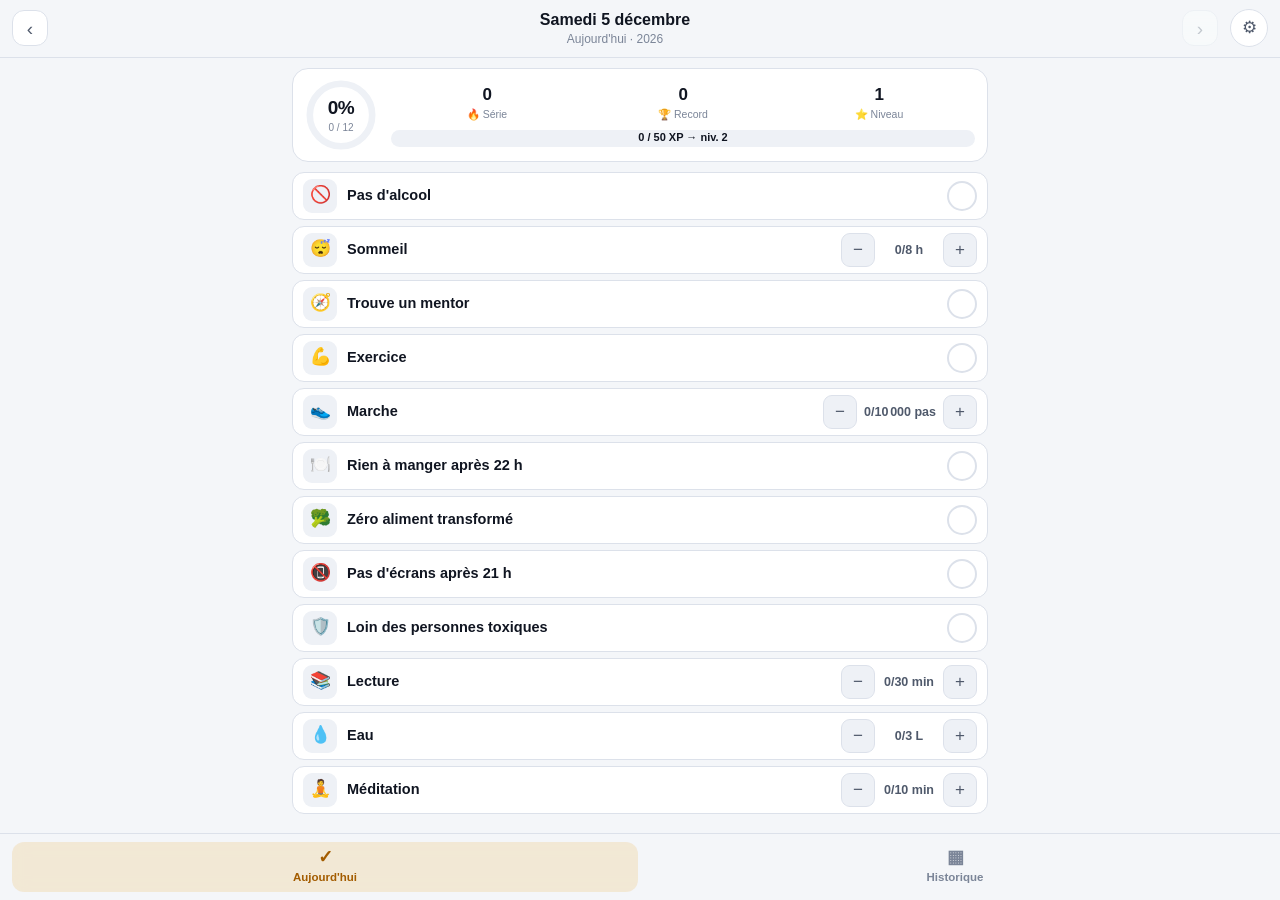
==== index.html @ 09e44d66 "Affiche toutes les habitudes sans défilement et déplace leur gestion Trois demandes d'usage sur iPho" ====
<!DOCTYPE html>
<html lang="fr">
<head>
<meta charset="utf-8">
<meta name="viewport" content="width=device-width, initial-scale=1, viewport-fit=cover, user-scalable=no">
<title>Daily Quest</title>
<meta name="description" content="Suivi quotidien d'habitudes — coches, quantités et historique semaine / mois / année.">
<meta name="theme-color" content="#f4f6f9">
<meta name="apple-mobile-web-app-capable" content="yes">
<meta name="apple-mobile-web-app-status-bar-style" content="default">
<meta name="apple-mobile-web-app-title" content="Daily Quest">
<link rel="manifest" href="manifest.webmanifest">
<link rel="apple-touch-icon" href="icons/apple-touch-icon.png">
<link rel="icon" href="icons/icon.svg" type="image/svg+xml">
<link rel="stylesheet" href="styles.css">
<script>
/* Applique le thème choisi avant le premier rendu : sans ça, une app réglée
   en sombre afficherait un éclair blanc au lancement. */
(function () {
  try {
    var t = (JSON.parse(localStorage.getItem('dq.v1') || '{}').reglages || {}).theme;
    if (t === 'clair') document.documentElement.setAttribute('data-theme', 'light');
    else if (t === 'sombre') document.documentElement.setAttribute('data-theme', 'dark');
  } catch (e) { /* premier lancement : on reste en mode automatique */ }
})();
</script>
</head>
<body>

<!-- En-tête = navigation : la même barre sert la journée et l'historique,
     ce qui économise la hauteur d'un bandeau de titre. -->
<header class="entete">
  <button class="btn-nav" id="nav-prec" type="button" aria-label="Précédent">‹</button>
  <div class="nav-label">
    <span id="nav-titre">—</span>
    <small id="nav-sous-titre"></small>
  </div>
  <button class="btn-nav" id="nav-suiv" type="button" aria-label="Suivant">›</button>
  <button class="btn-icone" id="btn-reglages" type="button" aria-label="Réglages">⚙</button>
</header>

<main>
  <!-- ══════════ ONGLET AUJOURD'HUI ══════════ -->
  <section class="vue" id="vue-jour" aria-label="Journée">

    <div class="carte carte-score">
      <div class="anneau">
        <svg viewBox="0 0 120 120" aria-hidden="true">
          <circle class="anneau-fond" cx="60" cy="60" r="52"></circle>
          <circle class="anneau-jauge" id="anneau-jauge" cx="60" cy="60" r="52"></circle>
        </svg>
        <div class="anneau-texte">
          <strong id="score-pct">0%</strong>
          <span id="score-frac">0 / 0</span>
        </div>
      </div>
      <div class="stats-jour">
        <div class="stat">
          <span class="stat-val" id="stat-serie">0</span>
          <span class="stat-lib">🔥 Série</span>
        </div>
        <div class="stat">
          <span class="stat-val" id="stat-record">0</span>
          <span class="stat-lib">🏆 Record</span>
        </div>
        <div class="stat">
          <span class="stat-val" id="stat-niveau">1</span>
          <span class="stat-lib">⭐ Niveau</span>
        </div>
        <div class="barre-xp" title="Progression vers le niveau suivant">
          <div class="barre-xp-jauge" id="barre-xp"></div>
          <span id="xp-texte">0 XP</span>
        </div>
      </div>
    </div>

    <ul class="liste-habitudes" id="liste-habitudes"></ul>
  </section>

  <!-- ══════════ ONGLET HISTORIQUE ══════════ -->
  <section class="vue cachee" id="vue-historique" aria-label="Historique">

    <div class="segments" role="tablist">
      <button class="segment actif" data-mode="semaine" role="tab" type="button">Semaine</button>
      <button class="segment" data-mode="mois" role="tab" type="button">Mois</button>
      <button class="segment" data-mode="annee" role="tab" type="button">Année</button>
    </div>

    <div class="carte resume">
      <div class="resume-item">
        <span class="resume-val" id="res-moyenne">0%</span>
        <span class="resume-lib">Moyenne</span>
      </div>
      <div class="resume-item">
        <span class="resume-val" id="res-parfaits">0</span>
        <span class="resume-lib">Jours 100 %</span>
      </div>
      <div class="resume-item">
        <span class="resume-val" id="res-actifs">0</span>
        <span class="resume-lib">Jours suivis</span>
      </div>
      <div class="resume-item">
        <span class="resume-val" id="res-total">0</span>
        <span class="resume-lib">Points validés</span>
      </div>
    </div>

    <div id="hist-contenu"></div>

    <h2 class="titre-section">Détail par habitude</h2>
    <div id="hist-detail"></div>
  </section>
</main>

<!-- ══════════ BARRE D'ONGLETS ══════════ -->
<nav class="onglets" aria-label="Navigation principale">
  <button class="onglet actif" data-vue="jour" type="button">
    <span class="onglet-icone">✓</span><span>Aujourd'hui</span>
  </button>
  <button class="onglet" data-vue="historique" type="button">
    <span class="onglet-icone">▦</span><span>Historique</span>
  </button>
</nav>

<!-- ══════════ MODALES ══════════ -->
<div class="voile cachee" id="voile"></div>

<!-- Gestion des habitudes -->
<div class="modale cachee" id="modale-gestion" role="dialog" aria-modal="true" aria-labelledby="titre-gestion">
  <div class="modale-entete">
    <h2 id="titre-gestion">Mes habitudes</h2>
    <button class="btn-icone" data-fermer type="button" aria-label="Fermer">✕</button>
  </div>
  <div class="modale-corps">
    <ul class="liste-gestion" id="liste-gestion"></ul>
    <button class="btn-primaire pleine-largeur" id="btn-ajouter" type="button">+ Ajouter une habitude</button>
    <p class="aide">Archiver garde l'historique ; supprimer efface aussi les données passées.</p>
  </div>
</div>

<!-- Édition d'une habitude -->
<div class="modale cachee" id="modale-habitude" role="dialog" aria-modal="true" aria-labelledby="titre-habitude">
  <div class="modale-entete">
    <h2 id="titre-habitude">Habitude</h2>
    <span class="pill" id="pill-statut">✓ À jour</span>
    <button class="btn-icone" data-fermer type="button" aria-label="Fermer">✕</button>
  </div>
  <div class="modale-corps">
    <label class="champ">
      <span>Nom</span>
      <input type="text" id="ch-nom" maxlength="60" placeholder="Ex. Bois 3 litres d'eau" autocomplete="off">
    </label>

    <label class="champ">
      <span>Icône</span>
      <input type="text" id="ch-emoji" maxlength="4" placeholder="💧" autocomplete="off">
    </label>

    <div class="champ">
      <span>Type de suivi</span>
      <div class="choix" id="ch-type">
        <button class="choix-btn" data-type="bool" type="button">À cocher</button>
        <button class="choix-btn" data-type="quant" type="button">Quantité</button>
      </div>
    </div>

    <div id="bloc-quant">
      <div class="ligne-champs">
        <label class="champ">
          <span>Objectif</span>
          <input type="number" id="ch-cible" min="0" step="any" inputmode="decimal">
        </label>
        <label class="champ">
          <span>Unité</span>
          <input type="text" id="ch-unite" maxlength="10" placeholder="min" autocomplete="off">
        </label>
        <label class="champ">
          <span>Pas</span>
          <input type="number" id="ch-pas" min="0" step="any" inputmode="decimal">
        </label>
      </div>
    </div>

    <div class="actions-modale">
      <button class="btn-primaire pleine-largeur cachee" id="btn-creer" type="button">Créer l'habitude</button>
      <div class="duo cachee" id="actions-edition">
        <button class="btn-succes" id="btn-termine" type="button">✓ Terminé</button>
        <button class="btn-danger" id="btn-supprimer" type="button">Supprimer / archiver</button>
      </div>
    </div>
  </div>
</div>

<!-- Réglages -->
<div class="modale cachee" id="modale-reglages" role="dialog" aria-modal="true" aria-labelledby="titre-reglages">
  <div class="modale-entete">
    <h2 id="titre-reglages">Réglages</h2>
    <button class="btn-icone" data-fermer type="button" aria-label="Fermer">✕</button>
  </div>
  <div class="modale-corps">
    <button class="btn-primaire pleine-largeur" id="btn-gerer" type="button">Gérer mes habitudes</button>

    <div class="champ">
      <span>Apparence</span>
      <div class="choix trois" id="ch-theme">
        <button class="choix-btn" data-theme="auto" type="button">Auto</button>
        <button class="choix-btn" data-theme="clair" type="button">Clair</button>
        <button class="choix-btn" data-theme="sombre" type="button">Sombre</button>
      </div>
      <p class="aide" id="aide-theme"></p>
    </div>

    <label class="champ">
      <span>Objectif pour valider une journée (série 🔥)</span>
      <div class="ligne-slider">
        <input type="range" id="ch-objectif" min="50" max="100" step="5">
        <output id="out-objectif">80 %</output>
      </div>
    </label>

    <h3 class="titre-section">Données</h3>
    <p class="aide">Tout est stocké sur cet appareil. Exporte régulièrement pour ne rien perdre.</p>
    <button class="btn-secondaire pleine-largeur" id="btn-export" type="button">Exporter une sauvegarde (.json)</button>
    <button class="btn-secondaire pleine-largeur" id="btn-import" type="button">Importer une sauvegarde</button>
    <input type="file" id="fichier-import" accept="application/json,.json" hidden>
    <button class="btn-danger pleine-largeur" id="btn-reinit" type="button">Tout réinitialiser</button>
    <p class="aide" id="info-stockage"></p>
    <p class="aide version" id="info-version"></p>
  </div>
</div>

<!-- Confirmation -->
<div class="modale modale-petite cachee" id="modale-confirm" role="dialog" aria-modal="true" aria-labelledby="confirm-titre">
  <div class="modale-entete">
    <h2 id="confirm-titre">Confirmer</h2>
  </div>
  <div class="modale-corps">
    <p id="confirm-message"></p>
    <div class="actions-modale" id="confirm-actions"></div>
  </div>
</div>

<!-- Saisie d'une quantité -->
<div class="modale modale-petite cachee" id="modale-quantite" role="dialog" aria-modal="true" aria-labelledby="quantite-titre">
  <div class="modale-entete">
    <h2 id="quantite-titre">Quantité</h2>
    <button class="btn-icone" data-fermer type="button" aria-label="Fermer">✕</button>
  </div>
  <div class="modale-corps">
    <label class="champ">
      <span id="quantite-lib">Valeur</span>
      <input type="number" id="ch-quantite" step="any" min="0" inputmode="decimal">
    </label>
    <button class="btn-primaire pleine-largeur" id="btn-valider-quantite" type="button">Valider</button>
  </div>
</div>

<div class="toast cachee" id="toast"></div>

<script src="app.js"></script>
</body>
</html>
---- styles.css ----
/* ══════════════════════════════════════════════
   Daily Quest — feuille de styles
   Mobile-first. Thème clair et sombre, pilotés par des variables.
   ══════════════════════════════════════════════ */

/* ── Palette claire (thème par défaut) ────────────────────────────
   Les couleurs « …-texte » servent aux libellés : sur fond blanc, les
   teintes vives manquent de contraste, on utilise donc une version plus
   sombre pour tout ce qui est lu. */
:root {
  --fond: #f4f6f9;
  --fond-2: #ffffff;
  --surface: #ffffff;
  --surface-2: #eef1f6;
  --bordure: #dce1ea;
  --texte: #101521;
  --texte-doux: #4f596b;
  --texte-faible: #7b8598;

  --or: #e59400;
  --or-clair: #ffb43d;
  --or-texte: #a35c00;
  --or-doux: rgba(229, 148, 0, 0.14);
  --or-bord: rgba(229, 148, 0, 0.5);
  --sur-or: #241500;

  --vert: #10b981;
  --vert-rgb: 16, 185, 129;
  --vert-texte: #047857;
  --vert-doux: rgba(16, 185, 129, 0.14);
  --sur-vert: #ffffff;

  --rouge: #dc2626;
  --rouge-texte: #b91c1c;
  --rouge-doux: rgba(220, 38, 38, 0.1);
  --rouge-bord: rgba(220, 38, 38, 0.3);

  --fond-flou: rgba(244, 246, 249, 0.88);
  --voile-fond: rgba(15, 23, 42, 0.42);
  --heat-fort: #06301f;
  --ombre: 0 8px 24px rgba(15, 23, 42, 0.14);

  --rayon: 16px;
  --rayon-s: 10px;
  --haut: env(safe-area-inset-top, 0px);
  --bas: env(safe-area-inset-bottom, 0px);
}

/* ── Palette sombre ───────────────────────────────────────────────
   Deux blocs identiques : l'un suit le réglage du téléphone (mode Auto),
   l'autre s'applique quand l'utilisateur force le sombre dans l'app.
   GARDER LES DEUX SYNCHRONISÉS. */
@media (prefers-color-scheme: dark) {
  :root:not([data-theme="light"]) {
    --fond: #0b0e14;
    --fond-2: #10141d;
    --surface: #161b26;
    --surface-2: #1e2533;
    --bordure: #262e3d;
    --texte: #e8ebf2;
    --texte-doux: #98a2b6;
    --texte-faible: #64708a;

    --or: #ffb020;
    --or-clair: #ffd166;
    --or-texte: #ffb020;
    --or-doux: rgba(255, 176, 32, 0.14);
    --or-bord: rgba(255, 176, 32, 0.5);
    --sur-or: #221600;

    --vert: #34d399;
    --vert-rgb: 52, 211, 153;
    --vert-texte: #34d399;
    --vert-doux: rgba(52, 211, 153, 0.14);
    --sur-vert: #04240f;

    --rouge: #f87171;
    --rouge-texte: #f87171;
    --rouge-doux: rgba(248, 113, 113, 0.12);
    --rouge-bord: rgba(248, 113, 113, 0.35);

    --fond-flou: rgba(11, 14, 20, 0.88);
    --voile-fond: rgba(0, 0, 0, 0.62);
    --heat-fort: #04240f;
    --ombre: 0 8px 24px rgba(0, 0, 0, 0.45);
  }
}

:root[data-theme="dark"] {
  --fond: #0b0e14;
  --fond-2: #10141d;
  --surface: #161b26;
  --surface-2: #1e2533;
  --bordure: #262e3d;
  --texte: #e8ebf2;
  --texte-doux: #98a2b6;
  --texte-faible: #64708a;

  --or: #ffb020;
  --or-clair: #ffd166;
  --or-texte: #ffb020;
  --or-doux: rgba(255, 176, 32, 0.14);
  --or-bord: rgba(255, 176, 32, 0.5);
  --sur-or: #221600;

  --vert: #34d399;
  --vert-rgb: 52, 211, 153;
  --vert-texte: #34d399;
  --vert-doux: rgba(52, 211, 153, 0.14);
  --sur-vert: #04240f;

  --rouge: #f87171;
  --rouge-texte: #f87171;
  --rouge-doux: rgba(248, 113, 113, 0.12);
  --rouge-bord: rgba(248, 113, 113, 0.35);

  --fond-flou: rgba(11, 14, 20, 0.88);
  --voile-fond: rgba(0, 0, 0, 0.62);
  --heat-fort: #04240f;
  --ombre: 0 8px 24px rgba(0, 0, 0, 0.45);
}

* { box-sizing: border-box; }

html, body {
  margin: 0;
  padding: 0;
  background: var(--fond);
  color: var(--texte);
  font-family: -apple-system, BlinkMacSystemFont, "Segoe UI", Inter, Roboto, "Helvetica Neue", sans-serif;
  font-size: 16px;
  line-height: 1.45;
  -webkit-font-smoothing: antialiased;
  overscroll-behavior-y: none;
}

body {
  padding-bottom: calc(64px + var(--bas));
  min-height: 100vh;
}

h1, h2, h3 { margin: 0; font-weight: 650; letter-spacing: -0.01em; }

button {
  font: inherit;
  color: inherit;
  border: none;
  background: none;
  cursor: pointer;
  -webkit-tap-highlight-color: transparent;
}

input[type="text"], input[type="number"] {
  font: inherit;
  color: var(--texte);
  background: var(--fond-2);
  border: 1px solid var(--bordure);
  border-radius: var(--rayon-s);
  padding: 11px 12px;
  width: 100%;
  outline: none;
}
input:focus { border-color: var(--or); }
input.erreur { border-color: var(--rouge); }

/* ─────────── En-tête ─────────── */
.entete {
  position: sticky;
  top: 0;
  z-index: 20;
  display: flex;
  align-items: center;
  justify-content: space-between;
  gap: 12px;
  padding: calc(8px + var(--haut)) 12px 8px;
  background: var(--fond-flou);
  backdrop-filter: blur(12px);
  border-bottom: 1px solid var(--bordure);
}
.entete .nav-label { flex: 1; }
.entete .btn-nav { width: 36px; height: 36px; font-size: 19px; }

.btn-icone {
  width: 38px;
  height: 38px;
  border-radius: 50%;
  display: grid;
  place-items: center;
  font-size: 17px;
  color: var(--texte-doux);
  background: var(--surface);
  border: 1px solid var(--bordure);
}
.btn-icone:active { background: var(--surface-2); }

main { padding: 10px 12px; max-width: 720px; margin: 0 auto; }
.vue.cachee, .cachee { display: none !important; }

/* ─────────── Navigation de période ─────────── */
.nav-periode {
  display: flex;
  align-items: center;
  gap: 8px;
  margin-bottom: 14px;
}
.btn-nav {
  width: 40px;
  height: 40px;
  flex: none;
  border-radius: 12px;
  background: var(--surface);
  border: 1px solid var(--bordure);
  font-size: 20px;
  line-height: 1;
  color: var(--texte-doux);
}
.btn-nav:disabled { opacity: 0.3; }
.btn-nav:active:not(:disabled) { background: var(--surface-2); }
.nav-label {
  flex: 1;
  text-align: center;
  display: flex;
  flex-direction: column;
  min-width: 0;
}
.nav-label span {
  font-weight: 650;
  font-size: 16px;
  white-space: nowrap;
  overflow: hidden;
  text-overflow: ellipsis;
}
.nav-label small { color: var(--texte-faible); font-size: 12px; }

/* ─────────── Cartes ─────────── */
.carte {
  background: var(--surface);
  border: 1px solid var(--bordure);
  border-radius: var(--rayon);
  padding: 16px;
  margin-bottom: 16px;
}

.carte-score { display: flex; align-items: center; gap: 14px; padding: 10px 12px; margin-bottom: 10px; }

.anneau { position: relative; width: 72px; height: 72px; flex: none; }
.anneau svg { width: 100%; height: 100%; transform: rotate(-90deg); }
.anneau circle { fill: none; stroke-width: 11; stroke-linecap: round; }
.anneau-fond { stroke: var(--surface-2); }
.anneau-jauge {
  stroke: var(--or);
  stroke-dasharray: 326.7;
  stroke-dashoffset: 326.7;
  transition: stroke-dashoffset 0.45s cubic-bezier(0.4, 0, 0.2, 1), stroke 0.3s;
}
.anneau-jauge.complet { stroke: var(--vert); }
.anneau-texte {
  position: absolute;
  inset: 0;
  display: flex;
  flex-direction: column;
  align-items: center;
  justify-content: center;
}
.anneau-texte strong { font-size: 19px; letter-spacing: -0.03em; }
.anneau-texte span { font-size: 10px; color: var(--texte-faible); }

.stats-jour {
  flex: 1;
  display: grid;
  grid-template-columns: repeat(3, 1fr);
  gap: 7px 4px;
  min-width: 0;
}
.stat { display: flex; flex-direction: column; align-items: center; text-align: center; }
.stat-val { font-size: 17px; font-weight: 700; letter-spacing: -0.02em; }
.stat-lib { font-size: 10.5px; color: var(--texte-faible); white-space: nowrap; }

.barre-xp {
  grid-column: 1 / -1;
  position: relative;
  height: 17px;
  border-radius: 9px;
  background: var(--surface-2);
  overflow: hidden;
}
.barre-xp-jauge {
  position: absolute;
  inset: 0 auto 0 0;
  width: 0;
  background: linear-gradient(90deg, var(--or), var(--or-clair));
  transition: width 0.45s ease;
}
.barre-xp span {
  position: absolute;
  inset: 0;
  display: grid;
  place-items: center;
  font-size: 11px;
  font-weight: 600;
  color: var(--texte);
  text-shadow: none;
}

/* ─────────── Liste des habitudes ─────────── */
.liste-habitudes { list-style: none; margin: 0; padding: 0; display: grid; gap: 6px; }

/* --h-ligne est calculée au rendu pour que toutes les habitudes tiennent
   à l'écran sans défilement (voir ajusterDensite dans app.js). */
.habitude {
  position: relative;
  display: flex;
  align-items: center;
  gap: 10px;
  height: var(--h-ligne, 52px);
  padding: 0 10px;
  overflow: hidden;
  background: var(--surface);
  border: 1px solid var(--bordure);
  border-radius: 12px;
  transition: border-color 0.2s, background 0.2s;
}
.habitude.faite { border-color: rgba(var(--vert-rgb), 0.45); background: linear-gradient(90deg, var(--vert-doux), var(--surface) 60%); }

.hab-emoji {
  width: calc(var(--h-ligne, 52px) - 14px);
  height: calc(var(--h-ligne, 52px) - 14px);
  max-width: 34px;
  max-height: 34px;
  flex: none;
  display: grid;
  place-items: center;
  font-size: 17px;
  border-radius: 9px;
  background: var(--surface-2);
}
.habitude.faite .hab-emoji { background: var(--vert-doux); }

.hab-nom {
  flex: 1;
  min-width: 0;
  font-size: 14.5px;
  font-weight: 600;
  line-height: 1.2;
  white-space: nowrap;
  overflow: hidden;
  text-overflow: ellipsis;
}
.habitude.faite .hab-nom { color: var(--vert-texte); }

/* Filet de progression collé au bas de la ligne : informe sans coûter
   de hauteur. */
.hab-filet {
  position: absolute;
  left: 0;
  bottom: 0;
  height: 3px;
  background: var(--or);
  border-radius: 0 3px 0 0;
  transition: width 0.3s;
}
.habitude.faite .hab-filet { background: var(--vert); }

.hab-quant { display: flex; align-items: center; gap: 5px; flex: none; }
.btn-pas {
  width: 34px;
  height: 34px;
  border-radius: 9px;
  background: var(--surface-2);
  border: 1px solid var(--bordure);
  font-size: 17px;
  line-height: 1;
  display: grid;
  place-items: center;
  color: var(--texte-doux);
}
.btn-pas:active { background: var(--bordure); }
.hab-valeur {
  min-width: 58px;
  text-align: center;
  font-variant-numeric: tabular-nums;
  font-weight: 650;
  font-size: 12.5px;
  padding: 4px 2px;
  border-radius: 8px;
  color: var(--texte-doux);
}
.habitude.faite .hab-valeur { color: var(--vert-texte); }

.hab-coche {
  width: 30px;
  height: 30px;
  flex: none;
  border-radius: 50%;
  border: 2px solid var(--bordure);
  display: grid;
  place-items: center;
  font-size: 15px;
  color: transparent;
  transition: all 0.18s;
}
.habitude.faite .hab-coche { background: var(--vert); border-color: var(--vert); color: var(--sur-vert); }

/* ─────────── Boutons ─────────── */
.btn-primaire, .btn-secondaire, .btn-danger, .btn-succes {
  border-radius: 12px;
  padding: 13px 16px;
  font-weight: 600;
  font-size: 15px;
  text-align: center;
}
.btn-primaire { background: var(--or); color: var(--sur-or); }
.btn-primaire:active { filter: brightness(0.92); }
.btn-secondaire { background: var(--surface); border: 1px solid var(--bordure); color: var(--texte-doux); }
.btn-secondaire:active { background: var(--surface-2); }
.btn-danger { background: var(--rouge-doux); border: 1px solid var(--rouge-bord); color: var(--rouge-texte); }
.btn-succes { background: var(--vert); color: var(--sur-vert); }
.btn-succes:active { filter: brightness(0.92); }
.actions-modale .duo { display: grid; grid-template-columns: 1fr 1fr; gap: 8px; }
.actions-modale .duo button { font-size: 14px; padding: 13px 8px; }
.pleine-largeur { display: block; width: 100%; margin-bottom: 10px; }

/* ─────────── Onglets du bas ─────────── */
.onglets {
  position: fixed;
  left: 0;
  right: 0;
  bottom: 0;
  z-index: 30;
  display: grid;
  grid-template-columns: 1fr 1fr;
  gap: 4px;
  padding: 8px 12px calc(8px + var(--bas));
  background: var(--fond-flou);
  backdrop-filter: blur(14px);
  border-top: 1px solid var(--bordure);
}
.onglet {
  display: flex;
  flex-direction: column;
  align-items: center;
  gap: 2px;
  padding: 6px 0;
  border-radius: 12px;
  font-size: 11.5px;
  font-weight: 600;
  color: var(--texte-faible);
}
.onglet-icone { font-size: 18px; line-height: 1.1; }
.onglet.actif { color: var(--or-texte); background: var(--or-doux); }

/* ─────────── Segments (semaine/mois/année) ─────────── */
.segments {
  display: grid;
  grid-template-columns: repeat(3, 1fr);
  gap: 4px;
  background: var(--surface);
  border: 1px solid var(--bordure);
  border-radius: 12px;
  padding: 4px;
  margin-bottom: 16px;
}
.segment {
  padding: 9px 4px;
  border-radius: 9px;
  font-size: 14px;
  font-weight: 600;
  color: var(--texte-faible);
  text-align: center;
}
.segment.actif { background: var(--or); color: var(--sur-or); }

/* ─────────── Résumé ─────────── */
.resume { display: grid; grid-template-columns: repeat(4, 1fr); gap: 6px; padding: 14px 10px; }
.resume-item { display: flex; flex-direction: column; align-items: center; text-align: center; min-width: 0; }
.resume-val { font-size: 19px; font-weight: 700; letter-spacing: -0.02em; }
.resume-lib { font-size: 10.5px; color: var(--texte-faible); line-height: 1.2; }

.titre-section {
  font-size: 13px;
  text-transform: uppercase;
  letter-spacing: 0.06em;
  color: var(--texte-faible);
  margin: 22px 0 10px;
}

/* ─────────── Grille semaine ─────────── */
.grille-semaine { overflow-x: auto; -webkit-overflow-scrolling: touch; }
.tab-semaine { width: 100%; border-collapse: separate; border-spacing: 0; }
.tab-semaine th, .tab-semaine td { padding: 0; }
.tab-semaine thead th {
  font-size: 11px;
  font-weight: 600;
  color: var(--texte-faible);
  padding-bottom: 8px;
  text-align: center;
  width: 34px;
}
.tab-semaine thead th.aujourdhui { color: var(--or-texte); }
.tab-semaine thead th small { display: block; font-size: 10px; font-weight: 500; opacity: 0.75; }
.col-hab { text-align: left !important; width: auto !important; min-width: 96px; }
.cel-hab {
  font-size: 12.5px;
  color: var(--texte-doux);
  padding: 4px 8px 4px 0 !important;
  white-space: nowrap;
  overflow: hidden;
  text-overflow: ellipsis;
  max-width: 140px;
}
.cel-hab .e { margin-right: 5px; }
.pastille {
  width: 26px;
  height: 26px;
  margin: 3px auto;
  border-radius: 8px;
  background: var(--surface);
  border: 1px solid var(--bordure);
  display: grid;
  place-items: center;
  font-size: 12px;
  color: var(--vert-texte);
}
.pastille.ok { background: var(--vert); border-color: var(--vert-texte); color: var(--sur-vert); }
.pastille.partiel { background: var(--or-doux); border-color: var(--or-bord); color: var(--or-texte); font-size: 9px; font-weight: 700; }
.ligne-total td { padding-top: 8px !important; }
.total-jour {
  font-size: 11px;
  font-weight: 700;
  color: var(--texte-doux);
  text-align: center;
  font-variant-numeric: tabular-nums;
}

/* ─────────── Calendrier mois ─────────── */
.calendrier { display: grid; grid-template-columns: repeat(7, 1fr); gap: 5px; }
.cal-entete {
  text-align: center;
  font-size: 11px;
  font-weight: 600;
  color: var(--texte-faible);
  padding-bottom: 2px;
}
.cal-jour {
  aspect-ratio: 1;
  border-radius: 10px;
  background: var(--surface);
  border: 1px solid var(--bordure);
  display: flex;
  flex-direction: column;
  align-items: center;
  justify-content: center;
  gap: 1px;
  font-size: 13px;
  font-weight: 600;
  color: var(--texte-doux);
}
.cal-jour.vide { background: transparent; border-color: transparent; }
.cal-jour.futur { opacity: 0.35; }
.cal-jour.aujourdhui { outline: 2px solid var(--or); outline-offset: 1px; }
.cal-jour b { font-size: 9px; font-weight: 600; opacity: 0.85; }

/* ─────────── Heatmap année ─────────── */
.heatmap-boite {
  overflow-x: auto;
  -webkit-overflow-scrolling: touch;
  padding-bottom: 6px;
}
.heatmap { display: flex; gap: 3px; min-width: max-content; }
.hm-col { display: grid; grid-template-rows: repeat(7, 12px); gap: 3px; }
.hm-cel { width: 12px; height: 12px; border-radius: 3px; background: var(--surface-2); }
.hm-cel.hors { background: transparent; }
.hm-mois {
  display: flex;
  gap: 3px;
  min-width: max-content;
  font-size: 10px;
  color: var(--texte-faible);
  margin-bottom: 4px;
  height: 14px;
}
.hm-mois span { flex: none; }
.legende {
  display: flex;
  align-items: center;
  gap: 5px;
  justify-content: flex-end;
  font-size: 11px;
  color: var(--texte-faible);
  margin-top: 8px;
}
.legende i { width: 12px; height: 12px; border-radius: 3px; display: block; }

/* Barres par mois */
.barres-mois { display: grid; gap: 7px; }
.barre-ligne { display: flex; align-items: center; gap: 10px; }
.barre-lib { width: 34px; font-size: 11.5px; color: var(--texte-faible); flex: none; text-transform: capitalize; }
.barre-piste { flex: 1; height: 18px; border-radius: 9px; background: var(--surface-2); overflow: hidden; }
.barre-piste i { display: block; height: 100%; background: linear-gradient(90deg, var(--or), var(--or-clair)); border-radius: 9px; }
.barre-val { width: 40px; text-align: right; font-size: 11.5px; font-variant-numeric: tabular-nums; color: var(--texte-doux); flex: none; }

/* ─────────── Détail par habitude ─────────── */
.detail-hab {
  display: flex;
  align-items: center;
  gap: 12px;
  background: var(--surface);
  border: 1px solid var(--bordure);
  border-radius: 12px;
  padding: 11px 13px;
  margin-bottom: 8px;
}
.detail-corps { flex: 1; min-width: 0; }
.detail-haut { display: flex; justify-content: space-between; gap: 8px; align-items: baseline; }
.detail-nom { font-size: 14px; font-weight: 600; white-space: nowrap; overflow: hidden; text-overflow: ellipsis; }
.detail-chiffre { font-size: 13px; font-weight: 700; color: var(--or-texte); flex: none; font-variant-numeric: tabular-nums; }
.detail-sous { font-size: 11.5px; color: var(--texte-faible); margin-top: 1px; }
.detail-jauge { height: 5px; border-radius: 3px; background: var(--surface-2); margin-top: 7px; overflow: hidden; }
.detail-jauge i { display: block; height: 100%; border-radius: 3px; background: var(--or); }
.detail-jauge i.plein { background: var(--vert); }

.vide-message {
  text-align: center;
  color: var(--texte-faible);
  font-size: 14px;
  padding: 28px 16px;
  background: var(--surface);
  border: 1px dashed var(--bordure);
  border-radius: var(--rayon);
}

/* ─────────── Modales ─────────── */
.voile {
  position: fixed;
  inset: 0;
  z-index: 40;
  background: var(--voile-fond);
  backdrop-filter: blur(3px);
}
.modale {
  position: fixed;
  z-index: 50;
  left: 0;
  right: 0;
  bottom: 0;
  max-height: 88vh;
  display: flex;
  flex-direction: column;
  background: var(--fond-2);
  border: 1px solid var(--bordure);
  border-radius: 20px 20px 0 0;
  box-shadow: var(--ombre);
  animation: monte 0.22s ease-out;
}
@keyframes monte { from { transform: translateY(18px); opacity: 0; } }
@media (min-width: 640px) {
  .modale {
    left: 50%;
    bottom: auto;
    top: 50%;
    transform: translate(-50%, -50%);
    width: 520px;
    border-radius: 20px;
    max-height: 82vh;
  }
  @keyframes monte { from { opacity: 0; } }
}
.modale-entete {
  display: flex;
  align-items: center;
  gap: 10px;
  padding: 16px;
  border-bottom: 1px solid var(--bordure);
}
.modale-entete h2 { font-size: 17px; flex: 1; }
.modale-corps { padding: 16px; overflow-y: auto; -webkit-overflow-scrolling: touch; padding-bottom: calc(16px + var(--bas)); }

.pill {
  font-size: 11px;
  font-weight: 600;
  padding: 4px 9px;
  border-radius: 999px;
  background: var(--surface-2);
  color: var(--texte-faible);
  white-space: nowrap;
  transition: opacity 0.3s;
}
.pill.enregistre { background: var(--vert-doux); color: var(--vert-texte); }
.pill.modifie { background: var(--or-doux); color: var(--or-texte); }
.pill.erreur { background: var(--rouge-doux); color: var(--rouge-texte); }

.champ { display: block; margin-bottom: 14px; }
.champ > span { display: block; font-size: 12.5px; color: var(--texte-doux); margin-bottom: 6px; }
.ligne-champs { display: grid; grid-template-columns: 1fr 1fr 1fr; gap: 8px; }
.ligne-slider { display: flex; align-items: center; gap: 12px; }
.ligne-slider input[type="range"] { flex: 1; accent-color: var(--or-texte); }
.ligne-slider output { font-weight: 700; font-variant-numeric: tabular-nums; min-width: 48px; text-align: right; }

.choix { display: grid; grid-template-columns: 1fr 1fr; gap: 6px; }
.choix.trois { grid-template-columns: repeat(3, 1fr); }
.choix-btn {
  padding: 11px;
  border-radius: 10px;
  background: var(--fond-2);
  border: 1px solid var(--bordure);
  font-size: 14px;
  font-weight: 600;
  color: var(--texte-faible);
}
.choix-btn.actif { background: var(--or-doux); border-color: var(--or-texte); color: var(--or-texte); }

.actions-modale { margin-top: 18px; }
.aide { font-size: 12px; color: var(--texte-faible); margin: 10px 0 0; }

/* Liste de gestion */
.liste-gestion { list-style: none; margin: 0 0 14px; padding: 0; display: grid; gap: 10px; }
.gestion-item {
  display: flex;
  align-items: center;
  gap: 6px;
  background: var(--surface);
  border: 1px solid var(--bordure);
  border-radius: 12px;
  padding: 6px 10px;
}
.gestion-item.archivee { opacity: 0.55; }

/* Cible tactile principale : tout le bloc icône + nom ouvre l'édition,
   pour ne pas dépendre d'un appui précis sur le crayon. */
.gestion-cible {
  display: flex;
  align-items: center;
  gap: 10px;
  flex: 1 1 0;
  min-width: 0;
  overflow: hidden;
  text-align: left;
  padding: 9px 2px 9px 0;
  border-radius: 10px;
}
.gestion-cible:active { background: var(--surface-2); }
.gestion-chevron { flex: none; color: var(--texte-faible); font-size: 20px; line-height: 1; padding-right: 2px; }

.gestion-nom { flex: 1; min-width: 0; font-size: 14px; white-space: nowrap; overflow: hidden; text-overflow: ellipsis; }
.gestion-nom small { display: block; font-size: 11px; color: var(--texte-faible); }
.btn-mini {
  width: 40px;
  height: 40px;
  flex: none;
  border-radius: 10px;
  background: var(--surface-2);
  border: 1px solid var(--bordure);
  color: var(--texte-doux);
  font-size: 14px;
  display: grid;
  place-items: center;
}
.btn-mini:active:not(:disabled) { background: var(--bordure); }
.btn-mini:disabled { opacity: 0.3; }

/* Toast */
.toast {
  position: fixed;
  z-index: 60;
  top: calc(14px + var(--haut));
  left: 50%;
  transform: translateX(-50%);
  background: var(--surface-2);
  border: 1px solid var(--bordure);
  color: var(--texte);
  padding: 11px 18px;
  border-radius: 999px;
  font-size: 14px;
  font-weight: 600;
  box-shadow: var(--ombre);
  max-width: 90vw;
  text-align: center;
}
.toast.succes { border-color: var(--vert-texte); color: var(--vert-texte); }
.toast.erreur { border-color: var(--rouge-texte); color: var(--rouge-texte); }

.aide.version { text-align: right; opacity: 0.7; font-variant-numeric: tabular-nums; }
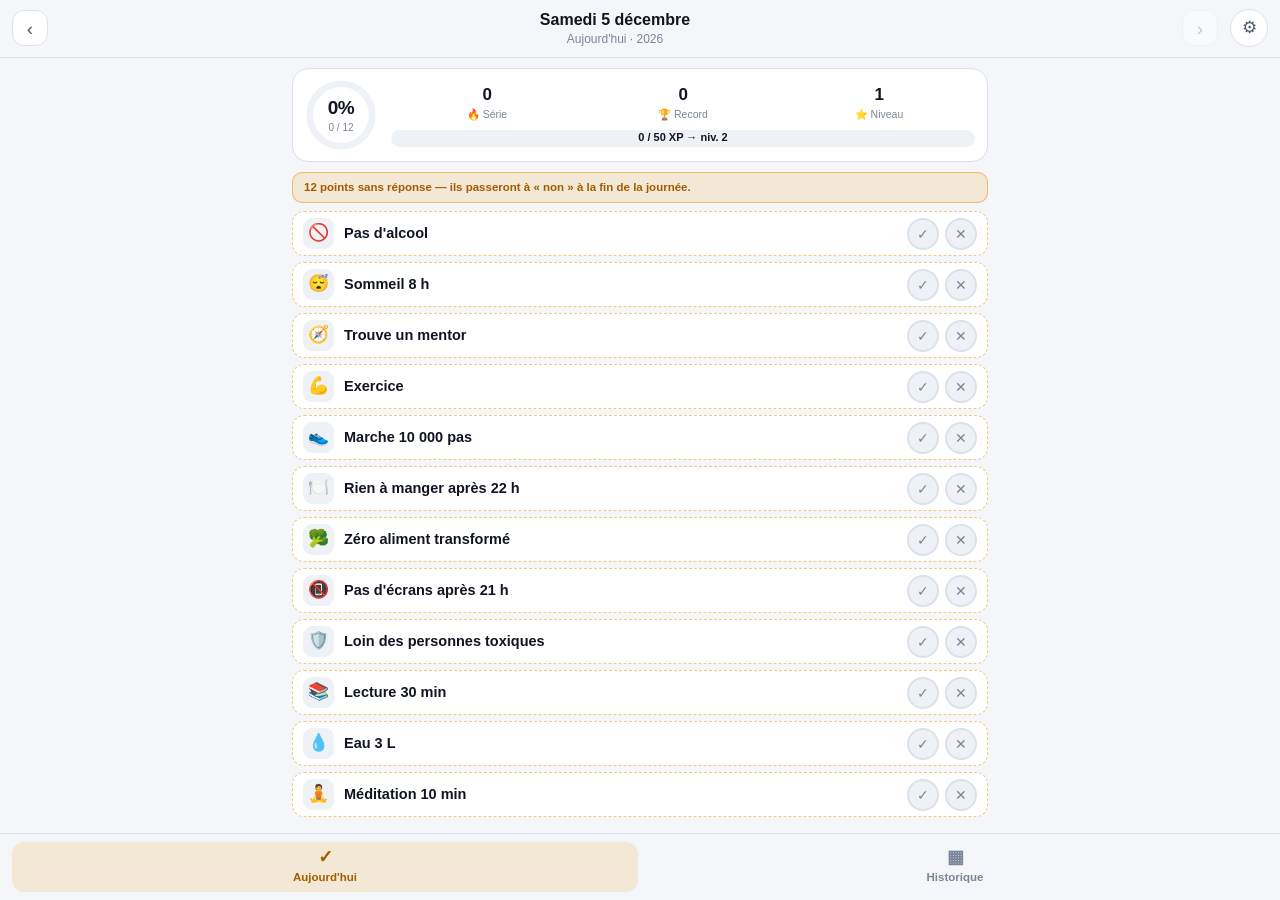
==== commit 964ec08a: "Validation oui / non : retrait des quantités et clôture automatique Les habitudes « quantité » (comp" ====
--- a/index.html
+++ b/index.html
@@ -1,10 +1,10 @@
 <!DOCTYPE html>
-<html lang="fr">
+<html lang="fr" data-app="2026.08.28-8">
 <head>
 <meta charset="utf-8">
 <meta name="viewport" content="width=device-width, initial-scale=1, viewport-fit=cover, user-scalable=no">
 <title>Daily Quest</title>
-<meta name="description" content="Suivi quotidien d'habitudes — coches, quantités et historique semaine / mois / année.">
+<meta name="description" content="Suivi quotidien d'habitudes — chaque point se répond par oui ou par non, avec historique semaine / mois / année.">
 <meta name="theme-color" content="#f4f6f9">
 <meta name="apple-mobile-web-app-capable" content="yes">
 <meta name="apple-mobile-web-app-status-bar-style" content="default">
@@ -74,6 +74,8 @@
       </div>
     </div>
 
+    <p class="rappel cachee" id="rappel-attente" role="status"></p>
+
     <ul class="liste-habitudes" id="liste-habitudes"></ul>
   </section>
 
@@ -156,30 +158,9 @@
       <input type="text" id="ch-emoji" maxlength="4" placeholder="💧" autocomplete="off">
     </label>
 
-    <div class="champ">
-      <span>Type de suivi</span>
-      <div class="choix" id="ch-type">
-        <button class="choix-btn" data-type="bool" type="button">À cocher</button>
-        <button class="choix-btn" data-type="quant" type="button">Quantité</button>
-      </div>
-    </div>
-
-    <div id="bloc-quant">
-      <div class="ligne-champs">
-        <label class="champ">
-          <span>Objectif</span>
-          <input type="number" id="ch-cible" min="0" step="any" inputmode="decimal">
-        </label>
-        <label class="champ">
-          <span>Unité</span>
-          <input type="text" id="ch-unite" maxlength="10" placeholder="min" autocomplete="off">
-        </label>
-        <label class="champ">
-          <span>Pas</span>
-          <input type="number" id="ch-pas" min="0" step="any" inputmode="decimal">
-        </label>
-      </div>
-    </div>
+    <p class="aide">Chaque point se valide par oui ou par non. Si l'habitude a un
+      objectif chiffré, mets-le dans le nom (« Eau 3 L ») : la réponse reste alors
+      évidente au moment de la cocher.</p>
 
     <div class="actions-modale">
       <button class="btn-primaire pleine-largeur cachee" id="btn-creer" type="button">Créer l'habitude</button>
@@ -240,21 +221,6 @@
   </div>
 </div>
 
-<!-- Saisie d'une quantité -->
-<div class="modale modale-petite cachee" id="modale-quantite" role="dialog" aria-modal="true" aria-labelledby="quantite-titre">
-  <div class="modale-entete">
-    <h2 id="quantite-titre">Quantité</h2>
-    <button class="btn-icone" data-fermer type="button" aria-label="Fermer">✕</button>
-  </div>
-  <div class="modale-corps">
-    <label class="champ">
-      <span id="quantite-lib">Valeur</span>
-      <input type="number" id="ch-quantite" step="any" min="0" inputmode="decimal">
-    </label>
-    <button class="btn-primaire pleine-largeur" id="btn-valider-quantite" type="button">Valider</button>
-  </div>
-</div>
-
 <div class="toast cachee" id="toast"></div>
 
 <script src="app.js"></script>
--- a/styles.css
+++ b/styles.css
@@ -34,6 +34,8 @@
   --rouge-texte: #b91c1c;
   --rouge-doux: rgba(220, 38, 38, 0.1);
   --rouge-bord: rgba(220, 38, 38, 0.3);
+  --rouge-rgb: 220, 38, 38;
+  --sur-rouge: #ffffff;
 
   --fond-flou: rgba(244, 246, 249, 0.88);
   --voile-fond: rgba(15, 23, 42, 0.42);
@@ -78,6 +80,8 @@
     --rouge-texte: #f87171;
     --rouge-doux: rgba(248, 113, 113, 0.12);
     --rouge-bord: rgba(248, 113, 113, 0.35);
+    --rouge-rgb: 248, 113, 113;
+    --sur-rouge: #2a0707;
 
     --fond-flou: rgba(11, 14, 20, 0.88);
     --voile-fond: rgba(0, 0, 0, 0.62);
@@ -113,6 +117,8 @@
   --rouge-texte: #f87171;
   --rouge-doux: rgba(248, 113, 113, 0.12);
   --rouge-bord: rgba(248, 113, 113, 0.35);
+  --rouge-rgb: 248, 113, 113;
+  --sur-rouge: #2a0707;
 
   --fond-flou: rgba(11, 14, 20, 0.88);
   --voile-fond: rgba(0, 0, 0, 0.62);
@@ -321,6 +327,9 @@
   transition: border-color 0.2s, background 0.2s;
 }
 .habitude.faite { border-color: rgba(var(--vert-rgb), 0.45); background: linear-gradient(90deg, var(--vert-doux), var(--surface) 60%); }
+.habitude.ratee { border-color: var(--rouge-bord); background: linear-gradient(90deg, var(--rouge-doux), var(--surface) 60%); }
+/* Sans réponse : bordure marquée, la ligne se voit de loin dans la liste. */
+.habitude.attente { border-style: dashed; border-color: var(--or-bord); }
 
 .hab-emoji {
   width: calc(var(--h-ligne, 52px) - 14px);
@@ -335,6 +344,7 @@
   background: var(--surface-2);
 }
 .habitude.faite .hab-emoji { background: var(--vert-doux); }
+.habitude.ratee .hab-emoji { background: var(--rouge-doux); }
 
 .hab-nom {
   flex: 1;
@@ -347,59 +357,41 @@
   text-overflow: ellipsis;
 }
 .habitude.faite .hab-nom { color: var(--vert-texte); }
-
-/* Filet de progression collé au bas de la ligne : informe sans coûter
-   de hauteur. */
-.hab-filet {
-  position: absolute;
-  left: 0;
-  bottom: 0;
-  height: 3px;
-  background: var(--or);
-  border-radius: 0 3px 0 0;
-  transition: width 0.3s;
-}
-.habitude.faite .hab-filet { background: var(--vert); }
-
-.hab-quant { display: flex; align-items: center; gap: 5px; flex: none; }
-.btn-pas {
-  width: 34px;
-  height: 34px;
-  border-radius: 9px;
-  background: var(--surface-2);
-  border: 1px solid var(--bordure);
-  font-size: 17px;
-  line-height: 1;
-  display: grid;
-  place-items: center;
-  color: var(--texte-doux);
-}
-.btn-pas:active { background: var(--bordure); }
-.hab-valeur {
-  min-width: 58px;
-  text-align: center;
-  font-variant-numeric: tabular-nums;
-  font-weight: 650;
-  font-size: 12.5px;
-  padding: 4px 2px;
-  border-radius: 8px;
-  color: var(--texte-doux);
-}
-.habitude.faite .hab-valeur { color: var(--vert-texte); }
-
-.hab-coche {
-  width: 30px;
-  height: 30px;
+.habitude.ratee .hab-nom { color: var(--rouge-texte); }
+
+/* Oui et non côte à côte. Tant qu'aucun des deux n'est actif, les deux
+   restent gris : l'absence de réponse se lit d'un coup d'œil. */
+.hab-reponse { display: flex; align-items: center; gap: 6px; flex: none; }
+.hab-btn {
+  width: 32px;
+  height: 32px;
   flex: none;
   border-radius: 50%;
   border: 2px solid var(--bordure);
+  background: var(--surface-2);
   display: grid;
   place-items: center;
-  font-size: 15px;
-  color: transparent;
-  transition: all 0.18s;
-}
-.habitude.faite .hab-coche { background: var(--vert); border-color: var(--vert); color: var(--sur-vert); }
+  font-size: 14px;
+  line-height: 1;
+  color: var(--texte-faible);
+  transition: background 0.18s, border-color 0.18s, color 0.18s;
+}
+.hab-btn:active { transform: scale(0.94); }
+.hab-oui.actif { background: var(--vert); border-color: var(--vert); color: var(--sur-vert); }
+.hab-non.actif { background: var(--rouge); border-color: var(--rouge); color: var(--sur-rouge); }
+
+/* Rappel des points encore sans réponse. */
+.rappel {
+  margin: 0 0 8px;
+  padding: 7px 11px;
+  border-radius: var(--rayon-s);
+  background: var(--or-doux);
+  border: 1px solid var(--or-bord);
+  color: var(--or-texte);
+  font-size: 11.5px;
+  font-weight: 600;
+  line-height: 1.35;
+}
 
 /* ─────────── Boutons ─────────── */
 .btn-primaire, .btn-secondaire, .btn-danger, .btn-succes {
@@ -522,7 +514,7 @@
   color: var(--vert-texte);
 }
 .pastille.ok { background: var(--vert); border-color: var(--vert-texte); color: var(--sur-vert); }
-.pastille.partiel { background: var(--or-doux); border-color: var(--or-bord); color: var(--or-texte); font-size: 9px; font-weight: 700; }
+.pastille.non { background: var(--rouge-doux); border-color: var(--rouge-bord); color: var(--rouge-texte); font-weight: 700; }
 .ligne-total td { padding-top: 8px !important; }
 .total-jour {
   font-size: 11px;
@@ -691,7 +683,6 @@
 
 .champ { display: block; margin-bottom: 14px; }
 .champ > span { display: block; font-size: 12.5px; color: var(--texte-doux); margin-bottom: 6px; }
-.ligne-champs { display: grid; grid-template-columns: 1fr 1fr 1fr; gap: 8px; }
 .ligne-slider { display: flex; align-items: center; gap: 12px; }
 .ligne-slider input[type="range"] { flex: 1; accent-color: var(--or-texte); }
 .ligne-slider output { font-weight: 700; font-variant-numeric: tabular-nums; min-width: 48px; text-align: right; }
@@ -743,20 +734,32 @@
 
 .gestion-nom { flex: 1; min-width: 0; font-size: 14px; white-space: nowrap; overflow: hidden; text-overflow: ellipsis; }
 .gestion-nom small { display: block; font-size: 11px; color: var(--texte-faible); }
-.btn-mini {
-  width: 40px;
-  height: 40px;
+/* Poignée de déplacement. touch-action:none est indispensable : sans elle,
+   le navigateur interprète le glissement comme un défilement de la page. */
+.gestion-poignee {
+  width: 44px;
+  height: 44px;
   flex: none;
   border-radius: 10px;
   background: var(--surface-2);
   border: 1px solid var(--bordure);
-  color: var(--texte-doux);
-  font-size: 14px;
+  color: var(--texte-faible);
+  font-size: 17px;
   display: grid;
   place-items: center;
-}
-.btn-mini:active:not(:disabled) { background: var(--bordure); }
-.btn-mini:disabled { opacity: 0.3; }
+  touch-action: none;
+  cursor: grab;
+}
+.gestion-poignee:active { cursor: grabbing; background: var(--bordure); color: var(--texte-doux); }
+
+.gestion-item { position: relative; transition: transform 0.16s ease; }
+.gestion-item.en-deplacement {
+  transition: none;
+  z-index: 5;
+  border-color: var(--or);
+  box-shadow: var(--ombre);
+}
+.gestion-item.en-deplacement .gestion-poignee { background: var(--or-doux); color: var(--or-texte); }
 
 /* Toast */
 .toast {
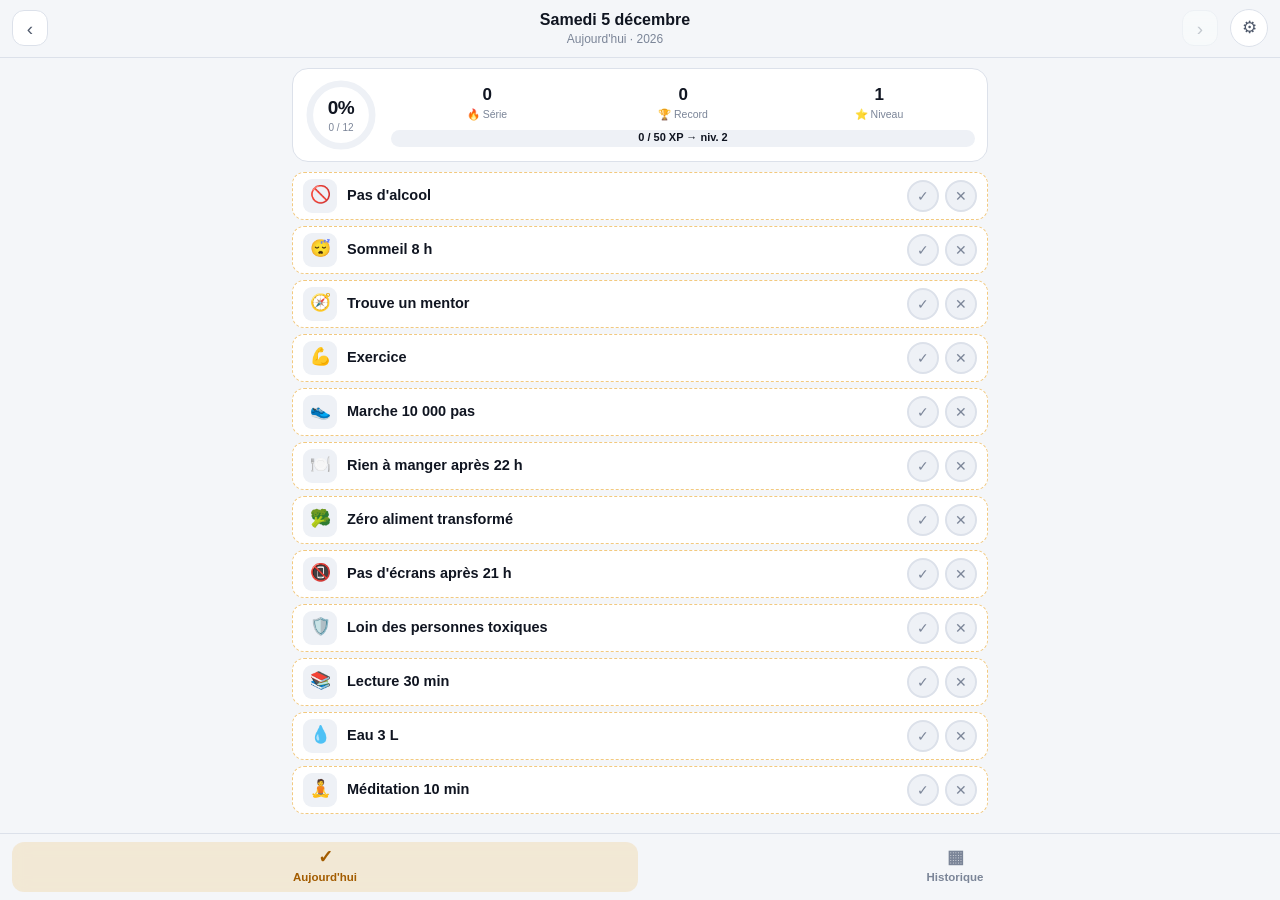
==== commit 0a4eae6c: "Points oubliés en « ? » jaune, balayage des périodes et faits marquants Quatre ajustements après usa" ====
--- a/index.html
+++ b/index.html
@@ -1,5 +1,5 @@
 <!DOCTYPE html>
-<html lang="fr" data-app="2026.08.28-8">
+<html lang="fr" data-app="2026.09.05-9">
 <head>
 <meta charset="utf-8">
 <meta name="viewport" content="width=device-width, initial-scale=1, viewport-fit=cover, user-scalable=no">
@@ -74,8 +74,6 @@
       </div>
     </div>
 
-    <p class="rappel cachee" id="rappel-attente" role="status"></p>
-
     <ul class="liste-habitudes" id="liste-habitudes"></ul>
   </section>
 
@@ -109,7 +107,7 @@
 
     <div id="hist-contenu"></div>
 
-    <h2 class="titre-section">Détail par habitude</h2>
+    <h2 class="titre-section">Ce qui ressort</h2>
     <div id="hist-detail"></div>
   </section>
 </main>
--- a/styles.css
+++ b/styles.css
@@ -328,6 +328,7 @@
 }
 .habitude.faite { border-color: rgba(var(--vert-rgb), 0.45); background: linear-gradient(90deg, var(--vert-doux), var(--surface) 60%); }
 .habitude.ratee { border-color: var(--rouge-bord); background: linear-gradient(90deg, var(--rouge-doux), var(--surface) 60%); }
+.habitude.oubliee { border-color: var(--or-bord); background: linear-gradient(90deg, var(--or-doux), var(--surface) 60%); }
 /* Sans réponse : bordure marquée, la ligne se voit de loin dans la liste. */
 .habitude.attente { border-style: dashed; border-color: var(--or-bord); }
 
@@ -345,6 +346,7 @@
 }
 .habitude.faite .hab-emoji { background: var(--vert-doux); }
 .habitude.ratee .hab-emoji { background: var(--rouge-doux); }
+.habitude.oubliee .hab-emoji { background: var(--or-doux); }
 
 .hab-nom {
   flex: 1;
@@ -358,6 +360,7 @@
 }
 .habitude.faite .hab-nom { color: var(--vert-texte); }
 .habitude.ratee .hab-nom { color: var(--rouge-texte); }
+.habitude.oubliee .hab-nom { color: var(--or-texte); }
 
 /* Oui et non côte à côte. Tant qu'aucun des deux n'est actif, les deux
    restent gris : l'absence de réponse se lit d'un coup d'œil. */
@@ -380,17 +383,20 @@
 .hab-oui.actif { background: var(--vert); border-color: var(--vert); color: var(--sur-vert); }
 .hab-non.actif { background: var(--rouge); border-color: var(--rouge); color: var(--sur-rouge); }
 
-/* Rappel des points encore sans réponse. */
-.rappel {
-  margin: 0 0 8px;
-  padding: 7px 11px;
-  border-radius: var(--rayon-s);
+/* Journée écoulée, point jamais répondu : ni oui ni non assumé, mais
+   compté comme non accompli. */
+.hab-oubli {
+  flex: none;
+  width: 22px;
+  height: 22px;
+  border-radius: 50%;
+  display: grid;
+  place-items: center;
+  font-size: 12px;
+  font-weight: 700;
+  color: var(--or-texte);
   background: var(--or-doux);
   border: 1px solid var(--or-bord);
-  color: var(--or-texte);
-  font-size: 11.5px;
-  font-weight: 600;
-  line-height: 1.35;
 }
 
 /* ─────────── Boutons ─────────── */
@@ -515,6 +521,7 @@
 }
 .pastille.ok { background: var(--vert); border-color: var(--vert-texte); color: var(--sur-vert); }
 .pastille.non { background: var(--rouge-doux); border-color: var(--rouge-bord); color: var(--rouge-texte); font-weight: 700; }
+.pastille.oubli { background: var(--or-doux); border-color: var(--or-bord); color: var(--or-texte); font-weight: 700; }
 .ligne-total td { padding-top: 8px !important; }
 .total-jour {
   font-size: 11px;
@@ -591,25 +598,41 @@
 .barre-piste i { display: block; height: 100%; background: linear-gradient(90deg, var(--or), var(--or-clair)); border-radius: 9px; }
 .barre-val { width: 40px; text-align: right; font-size: 11.5px; font-variant-numeric: tabular-nums; color: var(--texte-doux); flex: none; }
 
-/* ─────────── Détail par habitude ─────────── */
-.detail-hab {
+/* ─────────── Ce qui ressort ─────────── */
+.faits { padding: 4px 14px; }
+.fait {
   display: flex;
   align-items: center;
   gap: 12px;
-  background: var(--surface);
-  border: 1px solid var(--bordure);
-  border-radius: 12px;
-  padding: 11px 13px;
-  margin-bottom: 8px;
-}
-.detail-corps { flex: 1; min-width: 0; }
-.detail-haut { display: flex; justify-content: space-between; gap: 8px; align-items: baseline; }
-.detail-nom { font-size: 14px; font-weight: 600; white-space: nowrap; overflow: hidden; text-overflow: ellipsis; }
-.detail-chiffre { font-size: 13px; font-weight: 700; color: var(--or-texte); flex: none; font-variant-numeric: tabular-nums; }
-.detail-sous { font-size: 11.5px; color: var(--texte-faible); margin-top: 1px; }
-.detail-jauge { height: 5px; border-radius: 3px; background: var(--surface-2); margin-top: 7px; overflow: hidden; }
-.detail-jauge i { display: block; height: 100%; border-radius: 3px; background: var(--or); }
-.detail-jauge i.plein { background: var(--vert); }
+  padding: 12px 0;
+  border-top: 1px solid var(--bordure);
+}
+.fait:first-child { border-top: 0; }
+.fait-corps { flex: 1; min-width: 0; display: flex; flex-direction: column; }
+.fait-lib { font-size: 10.5px; color: var(--texte-faible); letter-spacing: 0.02em; }
+.fait-nom {
+  font-size: 14.5px;
+  font-weight: 650;
+  margin-top: 2px;
+  white-space: nowrap;
+  overflow: hidden;
+  text-overflow: ellipsis;
+}
+.fait-mesure { flex: none; text-align: right; display: flex; flex-direction: column; }
+.fait-mesure strong { font-size: 20px; font-weight: 700; letter-spacing: -0.02em; font-variant-numeric: tabular-nums; }
+.fait-mesure small { font-size: 10.5px; color: var(--texte-faible); }
+.fait-mesure.bon strong { color: var(--vert-texte); }
+.fait-mesure.or strong { color: var(--or-texte); }
+.fait-mesure.faible strong { color: var(--rouge-texte); }
+
+/* Le contenu glisse dans le sens du balayage : le geste se voit. */
+@keyframes venir-de-droite { from { opacity: 0.5; transform: translateX(22px); } }
+@keyframes venir-de-gauche { from { opacity: 0.5; transform: translateX(-22px); } }
+#hist-contenu.depuis-droite { animation: venir-de-droite 0.22s ease-out; }
+#hist-contenu.depuis-gauche { animation: venir-de-gauche 0.22s ease-out; }
+@media (prefers-reduced-motion: reduce) {
+  #hist-contenu.depuis-droite, #hist-contenu.depuis-gauche { animation: none; }
+}
 
 .vide-message {
   text-align: center;
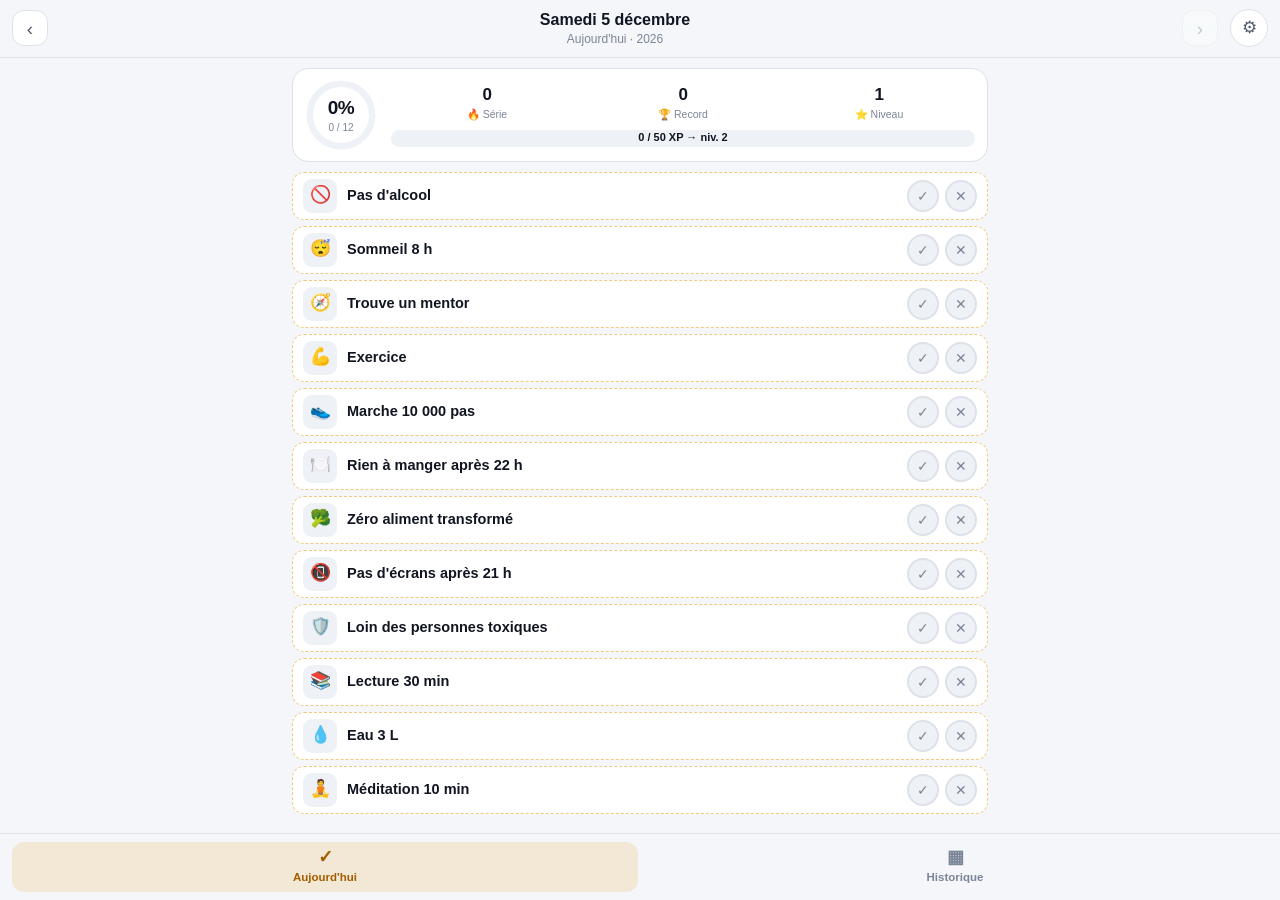
==== commit 5f2dc660: "Fait coulisser les jours de la semaine sous le doigt Le balayage posé sur toute la vue historique ne" ====
--- a/index.html
+++ b/index.html
@@ -1,5 +1,5 @@
 <!DOCTYPE html>
-<html lang="fr" data-app="2026.09.05-9">
+<html lang="fr" data-app="2026.09.05-10">
 <head>
 <meta charset="utf-8">
 <meta name="viewport" content="width=device-width, initial-scale=1, viewport-fit=cover, user-scalable=no">
--- a/styles.css
+++ b/styles.css
@@ -200,6 +200,7 @@
 .btn-icone:active { background: var(--surface-2); }
 
 main { padding: 10px 12px; max-width: 720px; margin: 0 auto; }
+#vue-historique { touch-action: pan-y; }
 .vue.cachee, .cachee { display: none !important; }
 
 /* ─────────── Navigation de période ─────────── */
@@ -482,35 +483,74 @@
   margin: 22px 0 10px;
 }
 
-/* ─────────── Grille semaine ─────────── */
-.grille-semaine { overflow-x: auto; -webkit-overflow-scrolling: touch; }
-.tab-semaine { width: 100%; border-collapse: separate; border-spacing: 0; }
-.tab-semaine th, .tab-semaine td { padding: 0; }
-.tab-semaine thead th {
-  font-size: 11px;
-  font-weight: 600;
-  color: var(--texte-faible);
-  padding-bottom: 8px;
-  text-align: center;
-  width: 34px;
-}
-.tab-semaine thead th.aujourdhui { color: var(--or-texte); }
-.tab-semaine thead th small { display: block; font-size: 10px; font-weight: 500; opacity: 0.75; }
-.col-hab { text-align: left !important; width: auto !important; min-width: 96px; }
-.cel-hab {
+/* ─────────── Grille semaine ───────────
+   Deux zones : les libellés, fixes, et une fenêtre où défile la piste des
+   jours. Les hauteurs sont posées ici, en dur, car ce sont elles qui font
+   correspondre les lignes des deux zones. */
+:root { --sem-tete: 36px; --sem-ligne: 32px; --sem-total: 30px; }
+
+/* Pas de sélection sur la carte : sans ça, un glissement attrape le texte
+   des cases (drag de sélection au pointeur, loupe au doigt) et le geste est
+   perdu en cours de route. */
+.semaine {
+  display: flex;
+  padding: 14px 12px;
+  overflow: hidden;
+  user-select: none;
+  -webkit-user-select: none;
+}
+.sem-noms { flex: none; width: 128px; display: flex; flex-direction: column; }
+/* Bloc et non flex : « text-overflow: ellipsis » est sans effet sur un
+   conteneur flex, et le nom déborderait alors sur la piste des jours. */
+.sem-nom {
+  height: var(--sem-ligne);
+  line-height: var(--sem-ligne);
   font-size: 12.5px;
   color: var(--texte-doux);
-  padding: 4px 8px 4px 0 !important;
+  padding-right: 8px;
   white-space: nowrap;
   overflow: hidden;
   text-overflow: ellipsis;
-  max-width: 140px;
-}
-.cel-hab .e { margin-right: 5px; }
+}
+.sem-nom .e { margin-right: 5px; }
+
+/* touch-action : le vertical reste à la page, l'horizontal nous revient —
+   sans quoi iOS annule le geste dès que la page peut défiler. */
+.sem-fenetre { flex: 1; min-width: 0; overflow: hidden; touch-action: pan-y; }
+.sem-piste { display: flex; transform: translateX(-100%); transition: transform 0.19s ease-out; }
+.sem-piste.sans-transition { transition: none; }
+.sem-bloc { flex: 0 0 100%; display: flex; }
+.sem-col { flex: 1; min-width: 0; }
+
+.sem-tete {
+  height: var(--sem-tete);
+  display: flex;
+  flex-direction: column;
+  align-items: center;
+  justify-content: center;
+  font-size: 11px;
+  font-weight: 600;
+  color: var(--texte-faible);
+}
+.sem-tete small { font-size: 10px; font-weight: 500; opacity: 0.75; }
+.sem-col.aujourdhui .sem-tete { color: var(--or-texte); }
+
+.sem-case { height: var(--sem-ligne); display: grid; place-items: center; }
+.sem-total {
+  height: var(--sem-total);
+  display: flex;
+  align-items: flex-end;
+  justify-content: center;
+  font-size: 11px;
+  font-weight: 700;
+  color: var(--texte-doux);
+  font-variant-numeric: tabular-nums;
+}
+.sem-noms .sem-total { justify-content: flex-start; font-weight: 600; }
+
 .pastille {
   width: 26px;
   height: 26px;
-  margin: 3px auto;
   border-radius: 8px;
   background: var(--surface);
   border: 1px solid var(--bordure);
@@ -522,14 +562,6 @@
 .pastille.ok { background: var(--vert); border-color: var(--vert-texte); color: var(--sur-vert); }
 .pastille.non { background: var(--rouge-doux); border-color: var(--rouge-bord); color: var(--rouge-texte); font-weight: 700; }
 .pastille.oubli { background: var(--or-doux); border-color: var(--or-bord); color: var(--or-texte); font-weight: 700; }
-.ligne-total td { padding-top: 8px !important; }
-.total-jour {
-  font-size: 11px;
-  font-weight: 700;
-  color: var(--texte-doux);
-  text-align: center;
-  font-variant-numeric: tabular-nums;
-}
 
 /* ─────────── Calendrier mois ─────────── */
 .calendrier { display: grid; grid-template-columns: repeat(7, 1fr); gap: 5px; }
@@ -561,6 +593,7 @@
 
 /* ─────────── Heatmap année ─────────── */
 .heatmap-boite {
+  touch-action: pan-x;
   overflow-x: auto;
   -webkit-overflow-scrolling: touch;
   padding-bottom: 6px;
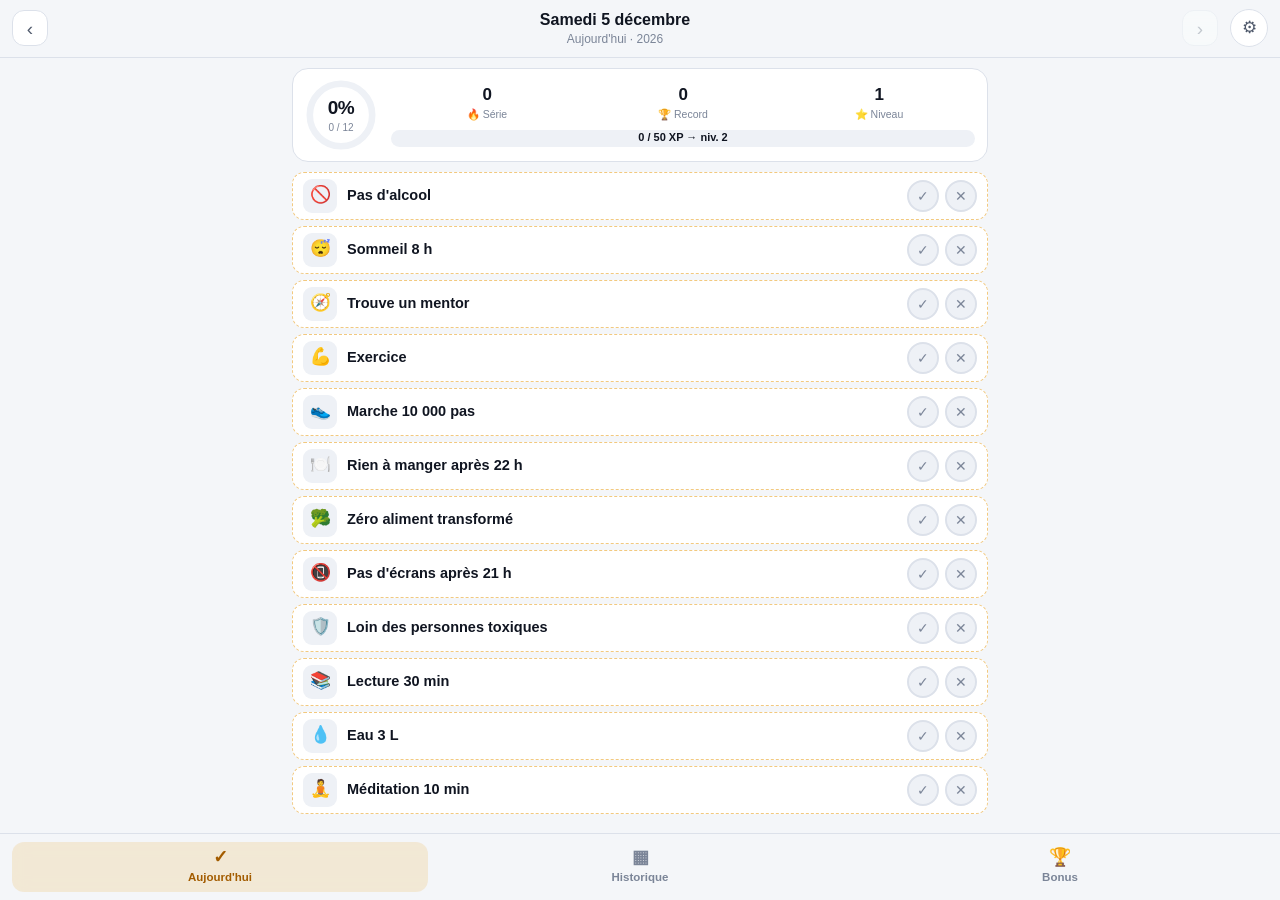
==== commit 9bc01eef: "Ajoute un onglet Bonus : 26 récompenses à débloquer Le suivi disait où l'on en est, jamais ce qu'on " ====
--- a/index.html
+++ b/index.html
@@ -1,5 +1,5 @@
 <!DOCTYPE html>
-<html lang="fr" data-app="2026.09.05-10">
+<html lang="fr" data-app="2026.09.05-12">
 <head>
 <meta charset="utf-8">
 <meta name="viewport" content="width=device-width, initial-scale=1, viewport-fit=cover, user-scalable=no">
@@ -23,9 +23,16 @@
     else if (t === 'sombre') document.documentElement.setAttribute('data-theme', 'dark');
   } catch (e) { /* premier lancement : on reste en mode automatique */ }
 })();
+
+/* Filet de sécurité : la page démarre masquée le temps que sa mise en page
+   se fixe, et c'est app.js qui la dévoile. Si le script ne démarre pas, cette
+   minuterie s'en charge — mieux vaut un affichage qui saute qu'un écran vide. */
+setTimeout(function () {
+  if (document.body) document.body.classList.remove('chargement');
+}, 1200);
 </script>
 </head>
-<body>
+<body class="chargement">
 
 <!-- En-tête = navigation : la même barre sert la journée et l'historique,
      ce qui économise la hauteur d'un bandeau de titre. -->
@@ -112,6 +119,27 @@
   </section>
 </main>
 
+  <!-- ══════════ ONGLET BONUS ══════════ -->
+  <section class="vue cachee" id="vue-bonus" aria-label="Bonus">
+
+    <div class="carte bonus-resume">
+      <div class="bonus-tete">
+        <div class="bonus-chiffre">
+          <span class="bonus-gros" id="bonus-points">0</span>
+          <span class="bonus-lib">points bonus</span>
+        </div>
+        <div class="bonus-chiffre droite">
+          <span class="bonus-gros" id="bonus-compte">0</span>
+          <span class="bonus-lib" id="bonus-compte-lib">débloqués</span>
+        </div>
+      </div>
+      <div class="bonus-piste grande"><i id="bonus-jauge"></i></div>
+      <p class="bonus-suivant" id="bonus-suivant"></p>
+    </div>
+
+    <div id="bonus-listes"></div>
+  </section>
+
 <!-- ══════════ BARRE D'ONGLETS ══════════ -->
 <nav class="onglets" aria-label="Navigation principale">
   <button class="onglet actif" data-vue="jour" type="button">
@@ -120,6 +148,9 @@
   <button class="onglet" data-vue="historique" type="button">
     <span class="onglet-icone">▦</span><span>Historique</span>
   </button>
+  <button class="onglet" data-vue="bonus" type="button">
+    <span class="onglet-icone">🏆</span><span>Bonus</span>
+  </button>
 </nav>
 
 <!-- ══════════ MODALES ══════════ -->
--- a/styles.css
+++ b/styles.css
@@ -145,6 +145,12 @@
   min-height: 100vh;
 }
 
+/* Masqué au démarrage, le temps que la hauteur des lignes soit calculée sur
+   une mise en page arrêtée (voir stabiliserPuisAfficher). La couleur de fond
+   reste visible, donc pas d'écran blanc en thème sombre. Le contenu est bien
+   là : il est seulement transparent, jamais retiré du flux. */
+body.chargement { opacity: 0; }
+
 h1, h2, h3 { margin: 0; font-weight: 650; letter-spacing: -0.01em; }
 
 button {
@@ -427,7 +433,7 @@
   bottom: 0;
   z-index: 30;
   display: grid;
-  grid-template-columns: 1fr 1fr;
+  grid-template-columns: repeat(3, 1fr);
   gap: 4px;
   padding: 8px 12px calc(8px + var(--bas));
   background: var(--fond-flou);
@@ -631,6 +637,76 @@
 .barre-piste i { display: block; height: 100%; background: linear-gradient(90deg, var(--or), var(--or-clair)); border-radius: 9px; }
 .barre-val { width: 40px; text-align: right; font-size: 11.5px; font-variant-numeric: tabular-nums; color: var(--texte-doux); flex: none; }
 
+/* ─────────── Bonus ─────────── */
+.bonus-resume { padding: 14px; }
+.bonus-tete { display: flex; align-items: flex-end; justify-content: space-between; gap: 12px; }
+.bonus-chiffre { display: flex; flex-direction: column; min-width: 0; }
+.bonus-chiffre.droite { text-align: right; }
+.bonus-gros {
+  font-size: 26px;
+  font-weight: 700;
+  letter-spacing: -0.03em;
+  color: var(--or-texte);
+  font-variant-numeric: tabular-nums;
+}
+.bonus-chiffre.droite .bonus-gros { font-size: 20px; color: var(--texte); }
+.bonus-lib { font-size: 10.5px; color: var(--texte-faible); }
+.bonus-suivant { margin: 10px 0 0; font-size: 11.5px; color: var(--texte-doux); line-height: 1.35; }
+
+.bonus-piste { height: 5px; border-radius: 3px; background: var(--surface-2); overflow: hidden; margin-top: 7px; }
+.bonus-piste.grande { height: 8px; border-radius: 4px; margin-top: 12px; }
+.bonus-piste i { display: block; height: 100%; border-radius: 3px; background: var(--bordure); }
+.bonus-piste.grande i { background: linear-gradient(90deg, var(--or), var(--or-clair)); }
+
+.bonus-groupe { padding: 4px 14px; }
+.bonus {
+  display: flex;
+  align-items: flex-start;
+  gap: 12px;
+  padding: 11px 0;
+  border-top: 1px solid var(--bordure);
+}
+.bonus:first-child { border-top: 0; }
+.bonus-icone {
+  flex: none;
+  width: 38px;
+  height: 38px;
+  border-radius: 11px;
+  display: grid;
+  place-items: center;
+  font-size: 18px;
+  background: var(--surface-2);
+  /* Un bonus non acquis reste lisible mais visiblement en retrait. */
+  filter: grayscale(1);
+  opacity: 0.55;
+}
+.bonus.acquis .bonus-icone { background: var(--or-doux); filter: none; opacity: 1; }
+
+.bonus-corps { flex: 1; min-width: 0; }
+.bonus-haut { display: flex; justify-content: space-between; gap: 10px; align-items: baseline; }
+.bonus-nom { font-size: 14.5px; font-weight: 650; color: var(--texte-faible); }
+.bonus.acquis .bonus-nom { color: var(--texte); }
+.bonus-pts {
+  flex: none;
+  font-size: 12.5px;
+  font-weight: 700;
+  color: var(--texte-faible);
+  font-variant-numeric: tabular-nums;
+}
+.bonus.acquis .bonus-pts { color: var(--or-texte); }
+.bonus-desc { font-size: 11.5px; color: var(--texte-faible); margin-top: 1px; line-height: 1.3; }
+.bonus-bas { display: flex; align-items: center; gap: 10px; margin-top: 8px; }
+.bonus-bas .bonus-piste { flex: 1; margin-top: 0; }
+.bonus-etat {
+  flex: none;
+  font-size: 11px;
+  color: var(--texte-faible);
+  font-variant-numeric: tabular-nums;
+  white-space: nowrap;
+}
+.bonus.acquis .bonus-etat { color: var(--vert-texte); font-weight: 600; }
+.bonus.acquis .bonus-piste i { background: var(--vert); }
+
 /* ─────────── Ce qui ressort ─────────── */
 .faits { padding: 4px 14px; }
 .fait {
